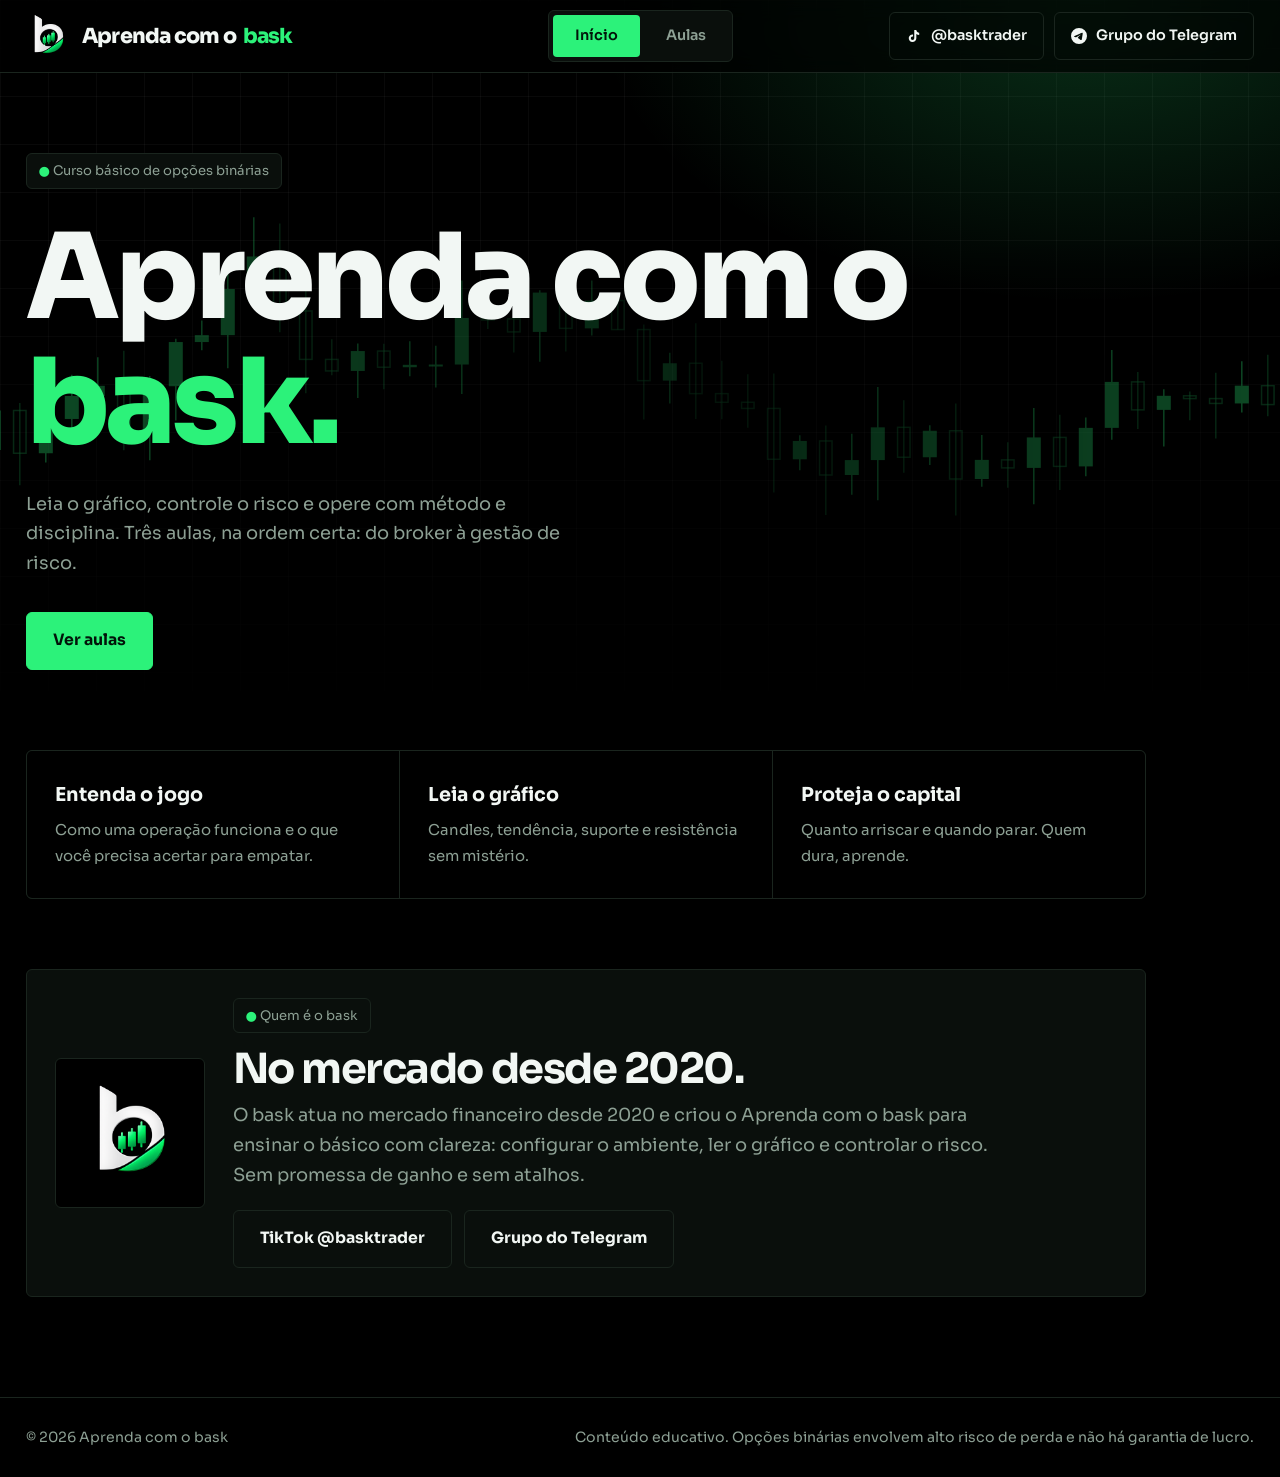
==== html.html @ 07b522c2 "Atualização no CSS" ====
<!DOCTYPE html>
<html lang="pt-BR">
<head>
<meta charset="utf-8">
<meta name="viewport" content="width=device-width, initial-scale=1, viewport-fit=cover">
<title>Aprenda com o bask</title>
<link rel="icon" type="image/x-icon" href="faviicon.ico">
<link rel="preconnect" href="https://fonts.googleapis.com">
<link rel="preconnect" href="https://fonts.gstatic.com" crossorigin>
<link href="https://fonts.googleapis.com/css2?family=Sora:wght@400;600;700;800&display=swap" rel="stylesheet">
<link rel="stylesheet" href="style.css">
</head>
<body>
<canvas id="bg" aria-hidden="true"></canvas>
<header class="nav"><div class="wrap">
  <a class="logo" href="#inicio"><img class="mark" src="logo.png" alt="Logo Aprenda com o bask" width="36" height="46"><span class="wm"><small>Aprenda com o</small><b>bask</b></span></a>
  <nav class="seg">
    <a href="#inicio" data-r="inicio">Início</a>
    <a href="#aulas" data-r="aulas">Aulas</a>
  </nav>
  <div class="acts">
    <a class="tt" href="https://www.tiktok.com/@basktrader" target="_blank" rel="noopener" aria-label="TikTok basktrader"><svg class="ic" viewBox="0 0 24 24"><path d="M16.6 5.8A4.3 4.3 0 0 1 15.5 3h-3.1v12.4a2.6 2.6 0 1 1-2.6-2.6c.3 0 .5 0 .8.1V9.7a5.7 5.7 0 1 0 4.9 5.7V9a7.3 7.3 0 0 0 4.3 1.4V7.3a4.3 4.3 0 0 1-3.2-1.5z"/></svg><span>@basktrader</span></a>
    <a class="tg" href="https://t.me/" target="_blank" rel="noopener" aria-label="Grupo do Telegram"><svg class="ic" viewBox="0 0 24 24"><path d="M11.944 0A12 12 0 0 0 0 12a12 12 0 0 0 12 12 12 12 0 0 0 12-12A12 12 0 0 0 12 0a12 12 0 0 0-.056 0zm4.962 7.224c.1-.002.321.023.465.14a.506.506 0 0 1 .171.325c.016.093.036.306.02.472-.18 1.898-.962 6.502-1.36 8.627-.168.9-.499 1.201-.82 1.23-.696.065-1.225-.46-1.9-.902-1.056-.693-1.653-1.124-2.678-1.8-1.185-.78-.417-1.21.258-1.91.177-.184 3.247-2.977 3.307-3.23.007-.032.014-.15-.056-.212s-.174-.041-.249-.024c-.106.024-1.793 1.14-5.061 3.345-.48.33-.913.49-1.302.48-.428-.008-1.252-.241-1.865-.44-.752-.245-1.349-.374-1.297-.789.027-.216.325-.437.893-.663 3.498-1.524 5.83-2.529 6.998-3.014 3.332-1.386 4.025-1.627 4.476-1.635z"/></svg><span><span class="lg">Grupo do </span>Telegram</span></a>
  </div>
</div></header>

<main class="wrap">
  <section class="view hero" id="v-inicio">
    <span class="tag"><b>●</b> Curso básico de opções binárias</span>
    <h1>Aprenda com o <span class="grad">bask.</span></h1>
    <p>Leia o gráfico, controle o risco e opere com método e disciplina. Três aulas, na ordem certa: do broker à gestão de risco.</p>
    <div class="btns">
      <a class="btn" href="#aulas">Ver aulas</a>
    </div>
    <div class="bento">
      <div><b>Entenda o jogo</b><span>Como uma operação funciona e o que você precisa acertar para empatar.</span></div>
      <div><b>Leia o gráfico</b><span>Candles, tendência, suporte e resistência sem mistério.</span></div>
      <div><b>Proteja o capital</b><span>Quanto arriscar e quando parar. Quem dura, aprende.</span></div>
    </div>
    <div class="about" id="quem">
      <img id="abImg" alt="Logo do bask">
      <div>
        <span class="tag"><b>●</b> Quem é o bask</span>
        <h2>No mercado desde 2020.</h2>
        <p>O bask atua no mercado financeiro desde 2020 e criou o Aprenda com o bask para ensinar o básico com clareza: configurar o ambiente, ler o gráfico e controlar o risco. Sem promessa de ganho e sem atalhos.</p>
        <div class="btns">
          <a class="btn ghost" href="https://www.tiktok.com/@basktrader" target="_blank" rel="noopener">TikTok @basktrader</a>
          <a class="btn ghost" href="https://t.me/" target="_blank" rel="noopener">Grupo do Telegram</a>
        </div>
      </div>
    </div>
  </section>

  <section class="view" id="v-aulas">
    <h2 class="title">Aulas</h2>
    <p class="sub">Do zero ao seu primeiro plano de operação, em 3 passos. Siga a ordem.</p>
    <div class="top">
      <div class="prog"><span id="pt"></span><div class="bar"><div id="pb"></div></div></div>
      <a class="btn" id="cont" href="#aula1"></a>
    </div>
    <div class="list" id="list"></div>
  </section>

  <section class="view" id="v-aula">
    <a class="back" href="#aulas">← Todas as aulas</a>
    <div class="lay">
      <div>
        <h2 class="title" id="at"></h2>
        <p class="sub" id="am"></p>
        <div class="video" aria-label="Espaço do vídeo"><div class="play"></div></div>
        <div class="txt" id="ad"></div>
        <div class="actions">
          <a class="btn ghost" id="pv" href="#aulas">← Anterior</a>
          <button class="btn" id="mk" type="button"></button>
          <a class="btn ghost" id="nx" href="#aulas"></a>
        </div>
      </div>
      <aside class="side"><h4>Todas as aulas</h4><div id="side"></div></aside>
    </div>
  </section>
</main>
<footer><div class="wrap"><span>© 2026 Aprenda com o bask</span><span>Conteúdo educativo. Opções binárias envolvem alto risco de perda e não há garantia de lucro.</span></div></footer>

<script src="script.js"></script>
</body>
</html>
---- style.css ----
:root{
  color-scheme:dark;
  --bg:#000;--card:#070908;--panel:#0a0f0c;--line:#1a251e;--text:#f2f7f4;--muted:#8da094;
  --green:#2cf27a;--ink:#02140a;--r:6px;
  box-sizing:border-box;padding-top:env(safe-area-inset-top,0px);padding-bottom:env(safe-area-inset-bottom,0px);
}
html{scroll-padding-top:env(safe-area-inset-top,0px)}
*,*::before,*::after{box-sizing:inherit}
body{margin:0;background:var(--bg);color:var(--text);font:400 16px/1.65 Sora,system-ui,sans-serif;min-height:100vh;overflow-x:hidden;position:relative}
body::before{content:"";position:absolute;inset:0 0 auto 0;height:720px;z-index:-1;pointer-events:none;
  background:radial-gradient(55% 60% at 85% 0%,rgba(44,242,122,.20),transparent 70%),
  linear-gradient(rgba(255,255,255,.035) 1px,transparent 1px) 0 0/48px 48px,
  linear-gradient(90deg,rgba(255,255,255,.035) 1px,transparent 1px) 0 0/48px 48px;
  -webkit-mask-image:linear-gradient(#000 30%,transparent);mask-image:linear-gradient(#000 30%,transparent)}
h1,h2,h3{margin:0;line-height:1.06;letter-spacing:-.035em}
a{color:inherit;text-decoration:none}
button{font-family:inherit}
:focus-visible{outline:2px solid var(--green);outline-offset:3px}
.wrap{max-width:none;margin:0;padding:0 clamp(16px,2vw,28px)}
.list,.lay,.bento,.top{max-width:1120px}
.nav{border-bottom:1px solid var(--line);background:rgba(0,0,0,.7);backdrop-filter:blur(12px);-webkit-backdrop-filter:blur(12px);position:sticky;top:0;z-index:5}
.nav .wrap{display:grid;grid-template-columns:1fr auto 1fr;align-items:center;height:72px;gap:16px}
.logo{display:flex;align-items:center;gap:12px;font-weight:800;letter-spacing:-.03em}
.logo i{font-style:normal;color:var(--green)}
.mark{height:46px;width:auto;flex:none;display:block}
.wm{display:flex;align-items:baseline;gap:.3em;font-size:1.3rem;font-weight:800;letter-spacing:-.035em;line-height:1;white-space:nowrap}
.wm small{font-size:1em;font-weight:800;color:var(--text);margin:0;letter-spacing:inherit}
.wm b{font-size:1em;font-weight:800;color:var(--green)}
.seg{display:flex;gap:4px;padding:4px;border:1px solid var(--line);background:var(--panel);border-radius:var(--r)}
.seg a{padding:9px 22px;border-radius:4px;color:var(--muted);font-weight:600;font-size:.9rem;transition:.15s}
.seg a:hover{color:var(--text)}
.seg a.on{background:var(--green);color:var(--ink)}
.acts{display:flex;gap:10px;justify-content:flex-end;align-items:center}
.acts a{display:flex;gap:9px;align-items:center;padding:11px 16px;border-radius:var(--r);font-weight:600;font-size:.9rem;border:1px solid var(--line);color:var(--text);transition:.15s;white-space:nowrap}
.acts a:hover{border-color:var(--green)}
.badge{font-style:normal;font-size:.72rem;font-weight:600;color:var(--green);border:1px solid var(--line);background:var(--panel);padding:4px 9px;border-radius:4px;white-space:nowrap}
@media(max-width:820px){.badge{display:none}}
@media(max-width:820px){.nav .wrap{grid-template-columns:1fr auto;height:auto;padding-top:12px;padding-bottom:12px;gap:12px}.seg{grid-column:1/-1;order:3}.seg a{flex:1;text-align:center}.acts a.tt span,.acts a.tg .lg{display:none}.acts a{padding:11px 14px}.logo{font-size:.9rem;line-height:1.1}}
@media(max-width:480px){.mark{height:38px}.wm{font-size:1.05rem}}
svg.ic{width:16px;height:16px;fill:currentColor}
.view{display:none;padding:80px 0 100px}
.view.on{display:block;animation:in .3s ease}
@keyframes in{from{opacity:0;transform:translateY(8px)}}
.tag{display:inline-block;border:1px solid var(--line);background:var(--panel);padding:6px 12px;border-radius:var(--r);font-size:.82rem;color:var(--muted)}
.tag b{color:var(--green)}
.hero h1{font-size:clamp(3.2rem,10vw,7.4rem);font-weight:800;margin:26px 0 24px;max-width:10ch}
.grad{color:var(--green)}
.hero p{color:var(--muted);font-size:1.12rem;max-width:44ch;margin:0 0 34px}
.btns{display:flex;gap:12px;flex-wrap:wrap}
.btn{display:inline-flex;gap:10px;align-items:center;justify-content:center;background:var(--green);color:var(--ink);font-weight:700;padding:15px 26px;border-radius:var(--r);border:1px solid var(--green);cursor:pointer;font-size:.98rem;transition:.15s}
.btn:hover{transform:translateY(-2px);box-shadow:0 10px 36px -10px rgba(44,242,122,.7)}
.btn.ghost{background:transparent;color:var(--text);border-color:var(--line)}
.btn.ghost:hover{border-color:var(--green);box-shadow:none}
.bento{display:grid;grid-template-columns:repeat(3,1fr);gap:1px;margin-top:80px;background:var(--line);border:1px solid var(--line);border-radius:var(--r);overflow:hidden}
.bento div{background:var(--bg);padding:28px}
.bento b{display:block;font-size:1.2rem;margin-bottom:6px}
.bento span{color:var(--muted);font-size:.93rem}
.title{font-size:clamp(2.4rem,6vw,4rem);font-weight:800;margin-bottom:12px}
.sub{color:var(--muted);margin:0 0 28px}
.top{display:flex;justify-content:space-between;align-items:center;gap:20px;flex-wrap:wrap;margin-bottom:28px;padding:18px 20px;border:1px solid var(--line);background:var(--panel);border-radius:var(--r)}
.prog{flex:1;min-width:200px}
.prog span{font-size:.88rem;color:var(--muted)}
.bar{height:6px;background:var(--line);margin-top:8px;border-radius:2px;overflow:hidden}
.bar div{height:100%;width:0;background:var(--green);transition:width .4s}
.list{display:grid;gap:10px}
.row{display:grid;grid-template-columns:52px 1fr auto auto;align-items:center;gap:18px;padding:18px 20px;background:var(--panel);border:1px solid var(--line);border-radius:var(--r);transition:.15s;position:relative}
.row:hover{border-color:var(--green);background:#0c1610;transform:translateX(6px)}
.row .n{width:52px;height:52px;border-radius:var(--r);background:#0e2a19;color:var(--green);display:grid;place-items:center;font-weight:800;font-size:1.1rem}
.row h3{font-size:1.2rem}
.row h3 small{display:block;font-weight:400;color:var(--muted);font-size:.9rem;letter-spacing:0;margin-top:3px}
.chip{font-size:.78rem;font-weight:600;padding:5px 10px;border-radius:4px;border:1px solid var(--line);color:var(--muted);white-space:nowrap}
.row.done .chip{background:var(--green);color:var(--ink);border-color:var(--green)}
.go{width:42px;height:42px;border-radius:var(--r);border:1px solid var(--line);display:grid;place-items:center;color:var(--green);font-size:1.1rem;transition:.15s}
.row:hover .go{background:var(--green);color:var(--ink);border-color:var(--green)}
.back{color:var(--muted);font-weight:600;font-size:.9rem;display:inline-block;margin-bottom:24px}
.back:hover{color:var(--green)}
.lay{display:grid;grid-template-columns:1fr 300px;gap:28px;align-items:start}
.video{aspect-ratio:16/9;border-radius:var(--r);border:1px solid var(--line);margin:0 0 24px;display:grid;place-items:center;
  background:radial-gradient(60% 80% at 50% 130%,rgba(44,242,122,.3),transparent),#040605}
.play{width:76px;height:76px;border-radius:var(--r);background:var(--green);display:grid;place-items:center}
.play::after{content:"";border-left:22px solid var(--ink);border-top:13px solid transparent;border-bottom:13px solid transparent;margin-left:6px}
.txt{color:var(--muted);max-width:62ch}
.txt h3{color:var(--text);font-size:1.25rem;margin:24px 0 8px}
.actions{display:flex;gap:12px;flex-wrap:wrap;margin-top:30px}
.side{border:1px solid var(--line);background:var(--panel);border-radius:var(--r);padding:10px;position:sticky;top:84px}
.side h4{margin:8px 10px 10px;font-size:.82rem;color:var(--muted);font-weight:600}
.side a{display:flex;gap:12px;align-items:center;padding:11px 10px;border-radius:4px;font-size:.92rem;font-weight:600;color:var(--muted);transition:.15s}
.side a:hover{background:#0e1a13;color:var(--text)}
.side a.on{background:var(--green);color:var(--ink)}
.side a span{width:24px;height:24px;border:1px solid currentColor;border-radius:4px;display:grid;place-items:center;font-size:.75rem;flex:none;opacity:.85}
.side a.d span{background:var(--green);border-color:var(--green);color:var(--ink)}
.side a.on.d span{background:var(--ink);border-color:var(--ink);color:var(--green)}
.social{margin-top:70px;padding:34px;border:1px solid var(--line);background:var(--panel);border-radius:var(--r);display:flex;justify-content:space-between;align-items:center;gap:24px;flex-wrap:wrap}
.social h3{font-size:1.6rem;margin-bottom:6px}
.social p{margin:0;color:var(--muted)}
footer{border-top:1px solid var(--line);padding:28px 0;color:var(--muted);font-size:.88rem}
footer .wrap{display:flex;justify-content:space-between;flex-wrap:wrap;gap:10px}
footer a:hover{color:var(--green)}
.risk{border-left:3px solid var(--green);padding:10px 14px;background:var(--panel);font-size:.88rem;margin-top:22px}
.txt li{margin:6px 0}
.about{display:grid;grid-template-columns:150px 1fr;gap:28px;align-items:center;margin-top:70px;padding:28px;border:1px solid var(--line);background:var(--panel);border-radius:var(--r);max-width:1120px}
.about img{width:150px;height:150px;object-fit:contain;padding:22px;background:#000;border:1px solid var(--line);border-radius:var(--r)}
.about h2{font-size:clamp(1.8rem,4vw,2.6rem);margin:14px 0 10px}
.about p{color:var(--muted);max-width:60ch;margin:0 0 20px}
.broker{margin-top:28px;padding:22px;border:1px solid var(--line);background:var(--panel);border-radius:var(--r)}
.broker h3{margin-top:0!important}
.broker ol{padding-left:20px}
.broker li{margin:8px 0}
.aff{border-left:3px solid var(--green);padding:10px 14px;background:var(--bg);font-size:.9rem;margin:18px 0}
.aff b{color:var(--text)}
.broker .btn{width:100%}
@media(max-width:700px){.about{grid-template-columns:1fr}.about img{width:110px;height:110px;padding:16px}}
#bg{position:fixed;inset:0;width:100%;height:100%;z-index:-1;pointer-events:none;opacity:.3;-webkit-mask-image:linear-gradient(90deg,#000 0%,rgba(0,0,0,.5) 55%,#000 100%);mask-image:linear-gradient(90deg,#000 0%,rgba(0,0,0,.5) 55%,#000 100%)}
@media(max-width:820px){.lay{grid-template-columns:1fr}.side{position:static;order:2}.bento{grid-template-columns:1fr}.view{padding:48px 0 64px}.row{grid-template-columns:46px 1fr auto;gap:14px;padding:14px}.row .chip{display:none}.row .n{width:46px;height:46px}.nav nav a.tt span{display:none}.logo{font-size:.95rem}}
@media(max-width:820px){
  body{padding-bottom:calc(84px + env(safe-area-inset-bottom,0px))}
  .nav .wrap{grid-template-columns:1fr auto;height:60px;padding-top:0;padding-bottom:0;gap:10px}
  .seg{position:fixed;left:12px;right:12px;bottom:calc(12px + env(safe-area-inset-bottom,0px));z-index:20;grid-column:auto;order:0;background:rgba(10,15,12,.92);backdrop-filter:blur(14px);-webkit-backdrop-filter:blur(14px);box-shadow:0 10px 40px rgba(0,0,0,.7)}
  .seg a{padding:13px 0;font-size:.95rem}
  .acts a{min-height:44px}
  .hero h1{font-size:clamp(2.7rem,14vw,4rem);margin:20px 0}
  .hero p{font-size:1rem}
  .btns .btn{width:100%}
  .title{font-size:clamp(2rem,10vw,2.8rem)}
  .top{flex-direction:column;align-items:stretch}
  .top .btn{width:100%}
  .actions{display:grid;grid-template-columns:1fr 1fr}
  #mk{grid-column:1/-1;order:-1}
  .actions .btn{width:100%;padding:14px 12px}
  .row:hover{transform:none}
  .video{margin-bottom:20px}
  .play{width:62px;height:62px}
  footer .wrap{flex-direction:column}
  #bg{opacity:.2}
}
@media(max-width:400px){.acts a.tg>span{display:none}.wm{font-size:.95rem}}
@media(prefers-reduced-motion:reduce){*{transition:none!important;animation:none!important}}
@media(prefers-reduced-motion:reduce){.seal circle,.seal path{stroke-dashoffset:0}}

.congrats{background:linear-gradient(135deg,var(--card),var(--panel));border:2px solid var(--green);border-radius:calc(var(--r)*2);padding:32px;margin-bottom:32px;text-align:center;animation:celebrate 0.6s cubic-bezier(0.34,1.56,0.64,1)}
.congrats h2{font-size:2rem;margin-bottom:16px;color:var(--green);animation:pulse 0.8s ease-in-out}
.congrats p{font-size:1.1rem;color:var(--text);margin-bottom:24px;max-width:60ch;margin-left:auto;margin-right:auto}
.congrats .btn{margin:0 auto;animation:bounce 1s ease-in-out 0.3s}
@keyframes celebrate{
  0%{opacity:0;transform:scale(0.8) translateY(-20px)}
  50%{transform:scale(1.05) translateY(0)}
  100%{opacity:1;transform:scale(1) translateY(0)}
}
@keyframes pulse{
  0%,100%{transform:scale(1)}
  50%{transform:scale(1.1)}
}
@keyframes bounce{
  0%,20%,50%,80%,100%{transform:translateY(0)}
  40%{transform:translateY(-10px)}
  60%{transform:translateY(-5px)}
}
.confetti{position:fixed;top:-20px;z-index:10001;pointer-events:none;animation:fall linear forwards;opacity:.95;border-radius:2px}
@keyframes fall{
  0%{transform:translate(0,0) rotate(0deg)}
  100%{transform:translate(var(--dx,0),105vh) rotate(720deg);opacity:0}
}

.modal-overlay{position:fixed;inset:0;background:rgba(0,0,0,.88);backdrop-filter:blur(8px);-webkit-backdrop-filter:blur(8px);z-index:10000;display:flex;justify-content:center;align-items:flex-start;padding:24px 14px;overflow-y:auto;opacity:0;transition:opacity .3s ease}
.modal-overlay.show{opacity:1}
.done-card{margin:auto;width:100%;max-width:560px;text-align:center;background:var(--panel);border:1px solid var(--line);border-top:3px solid var(--green);border-radius:var(--r);padding:38px 30px 30px;box-shadow:0 30px 80px -20px rgba(44,242,122,.25);animation:celebrate .6s cubic-bezier(.34,1.56,.64,1);outline:none}
@keyframes celebrate{
  0%{opacity:0;transform:scale(.9) translateY(-16px)}
  100%{opacity:1;transform:scale(1) translateY(0)}
}
.seal{width:84px;height:84px;margin:0 auto 20px}
.seal svg{width:100%;height:100%;fill:none;stroke:var(--green);stroke-width:2.5;stroke-linecap:round;stroke-linejoin:round}
.seal circle{stroke-dasharray:151;stroke-dashoffset:151;animation:draw .7s .1s ease forwards}
.seal path{stroke-dasharray:50;stroke-dashoffset:50;animation:draw .5s .7s ease forwards}
@keyframes draw{to{stroke-dashoffset:0}}
.done-card h2{font-size:clamp(1.8rem,6vw,2.4rem);font-weight:800;margin:16px 0 12px}
.done-card .lead{color:var(--muted);margin:0 auto 22px;max-width:46ch}
.recap{list-style:none;margin:0 0 26px;padding:0;display:grid;gap:8px;text-align:left}
.recap li{display:flex;gap:14px;align-items:center;padding:12px 14px;border:1px solid var(--line);background:var(--bg);border-radius:var(--r)}
.recap li>span{width:26px;height:26px;border-radius:4px;background:var(--green);color:var(--ink);display:grid;place-items:center;font-weight:800;font-size:.85rem;flex:none}
.recap b{display:block;font-size:.95rem}
.recap small{color:var(--muted);font-size:.82rem}
.next-t{font-size:1.1rem;margin-bottom:12px;text-align:left}
.next{display:grid;gap:10px}
.next .btn{width:100%}
.done-aff,.done-risk{font-size:.8rem;color:var(--muted);margin:12px 0 0;text-align:left;line-height:1.5}
.done-risk{border-left:3px solid var(--green);padding:8px 12px;background:var(--bg)}
.done-foot{display:flex;gap:10px;margin-top:22px}
.done-foot .btn{flex:1}
.banner{display:flex;align-items:center;gap:14px;width:100%;text-align:left;padding:16px 20px;margin-bottom:6px;background:#0e2a19;border:1px solid var(--green);border-radius:var(--r);color:var(--text);font:700 1rem Sora,system-ui,sans-serif;cursor:pointer;transition:.15s}
.banner:hover{transform:translateY(-2px)}
.banner span{width:32px;height:32px;border-radius:4px;background:var(--green);color:var(--ink);display:grid;place-items:center;font-weight:800;flex:none}
.banner small{display:block;color:var(--muted);font-weight:400;font-size:.85rem}
@media(max-width:480px){.done-card{padding:30px 18px 22px}.done-foot{flex-direction:column}}

.video.has-video{display:block;aspect-ratio:auto;background:none;border:0;margin:0 0 24px}
.vp{position:relative;width:100%;background:#000;border:1px solid var(--line);border-radius:var(--r);overflow:hidden;user-select:none;-webkit-user-select:none;outline:none}
.vp video{position:absolute;inset:0;width:100%;height:100%;object-fit:contain;background:#000;cursor:pointer}
.vp::before{content:"";display:block;padding-top:56.25%}
.vp:fullscreen{width:100%;height:100%;border:0;border-radius:0}
.vp:fullscreen::before{display:none}
.vp:-webkit-full-screen{width:100%;height:100%;border:0;border-radius:0}
.vp:-webkit-full-screen::before{display:none}
.vp-big{position:absolute;inset:0;display:grid;place-items:center;width:100%;background:linear-gradient(transparent 55%,rgba(0,0,0,.5));border:0;cursor:pointer;transition:opacity .25s;color:var(--ink);padding:0}
.vp-big span{width:76px;height:76px;border-radius:var(--r);background:var(--green);display:grid;place-items:center;transition:transform .2s,box-shadow .2s}
.vp-big:hover span{transform:scale(1.08);box-shadow:0 10px 36px -8px rgba(44,242,122,.7)}
.vp-big svg{width:30px;height:30px;margin-left:4px;fill:currentColor}
.vp.playing .vp-big{opacity:0;pointer-events:none}
.vp-load{position:absolute;top:50%;left:50%;width:44px;height:44px;margin:-22px 0 0 -22px;border:3px solid rgba(255,255,255,.2);border-top-color:var(--green);border-radius:50%;animation:vpspin .8s linear infinite;opacity:0;pointer-events:none}
.vp.wait.playing .vp-load{opacity:1}
@keyframes vpspin{to{transform:rotate(360deg)}}
.vp-err{display:none;position:absolute;inset:0;place-items:center;background:rgba(0,0,0,.85);color:var(--muted);text-align:center;padding:20px;z-index:2}
.vp.err .vp-err{display:grid}
.vp-bar{position:absolute;left:0;right:0;bottom:0;padding:34px 14px 8px;background:linear-gradient(transparent,rgba(0,0,0,.88));opacity:0;transition:opacity .25s}
.vp:not(.playing) .vp-bar,.vp.show .vp-bar,.vp:has(:focus-visible) .vp-bar{opacity:1}
.vp.playing:not(.show){cursor:none}
.vp-seek{position:relative;height:18px;cursor:pointer;touch-action:none}
.vp-seek::before,.vp-buf,.vp-fill{content:"";position:absolute;left:0;top:7px;height:4px;border-radius:2px}
.vp-seek::before{right:0;background:rgba(255,255,255,.2)}
.vp-buf{width:0;background:rgba(255,255,255,.3)}
.vp-fill{width:0;background:var(--green)}
.vp-fill::after{content:"";position:absolute;right:-6px;top:-4px;width:12px;height:12px;border-radius:50%;background:var(--green);transform:scale(0);transition:transform .15s}
.vp-seek:hover .vp-fill::after,.vp.drag .vp-fill::after{transform:scale(1)}
.vp-tip{position:absolute;bottom:22px;left:0;transform:translateX(-50%);background:#000;border:1px solid var(--line);padding:2px 8px;font-size:.75rem;border-radius:4px;opacity:0;pointer-events:none;white-space:nowrap}
.vp-seek:hover .vp-tip{opacity:1}
.vp-row{display:flex;align-items:center;gap:2px}
.vp-b{background:none;border:0;color:var(--text);cursor:pointer;min-width:40px;height:40px;display:grid;place-items:center;border-radius:4px;font:700 .82rem Sora,system-ui,sans-serif;padding:0 6px}
.vp-b:hover{color:var(--green)}
.vp-b svg{width:20px;height:20px;fill:currentColor}
.vp-b .i-pause,.vp.playing .vp-b .i-play,.vp-b .i-mute,.vp.muted .vp-b .i-vol{display:none}
.vp.playing .vp-b .i-pause,.vp.muted .vp-b .i-mute{display:block}
.vp-t{font-size:.85rem;font-weight:600;margin-left:8px;white-space:nowrap}
.vp-sp{flex:1}
@media(max-width:600px){.vp-big span{width:60px;height:60px}.vp-t{font-size:.76rem;margin-left:4px}.vp-b{min-width:34px;padding:0 3px}}
.vp-volw{display:flex;align-items:center}
.vp-vol{-webkit-appearance:none;appearance:none;width:84px;height:4px;margin:0 8px 0 2px;border-radius:2px;cursor:pointer;background:linear-gradient(to right,var(--green) var(--v,100%),rgba(255,255,255,.25) var(--v,100%))}
.vp-vol::-webkit-slider-thumb{-webkit-appearance:none;width:12px;height:12px;border-radius:50%;background:var(--green);border:0}
.vp-vol::-moz-range-thumb{width:12px;height:12px;border-radius:50%;background:var(--green);border:0}
@media(max-width:600px){.vp-vol{display:none}}
@media(max-width:820px){.nav{backdrop-filter:none;-webkit-backdrop-filter:none;background:rgba(0,0,0,.94)}}
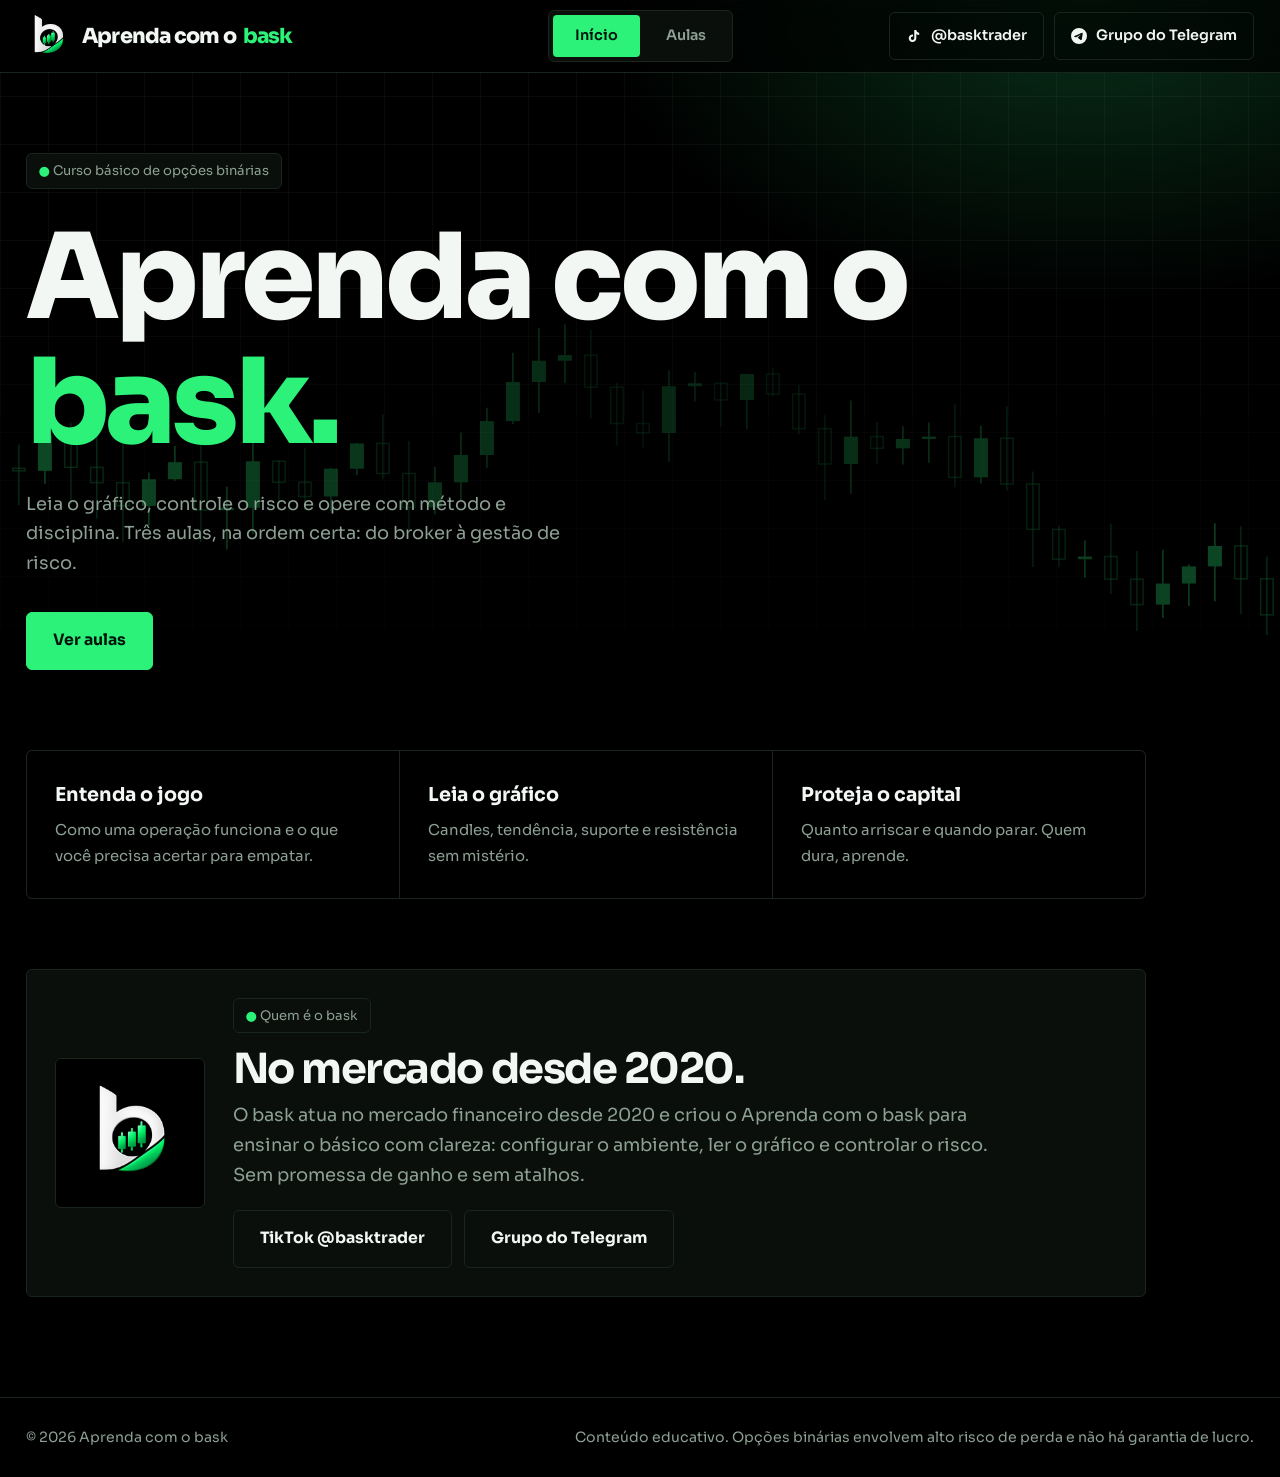
==== commit 677927c5: "Adicionar Google Analytics G-QJGFE5C0NF" ====
--- a/html.html
+++ b/html.html
@@ -5,6 +5,14 @@
 <meta name="viewport" content="width=device-width, initial-scale=1, viewport-fit=cover">
 <title>Aprenda com o bask</title>
 <link rel="icon" type="image/x-icon" href="faviicon.ico">
+<!-- Google Analytics -->
+<script async src="https://www.googletagmanager.com/gtag/js?id=G-QJGFE5C0NF"></script>
+<script>
+  window.dataLayer = window.dataLayer || [];
+  function gtag(){dataLayer.push(arguments);}
+  gtag('js', new Date());
+  gtag('config', 'G-QJGFE5C0NF');
+</script>
 <link rel="preconnect" href="https://fonts.googleapis.com">
 <link rel="preconnect" href="https://fonts.gstatic.com" crossorigin>
 <link href="https://fonts.googleapis.com/css2?family=Sora:wght@400;600;700;800&display=swap" rel="stylesheet">
--- a/style.css
+++ b/style.css
@@ -237,4 +237,11 @@
 .vp-vol::-webkit-slider-thumb{-webkit-appearance:none;width:12px;height:12px;border-radius:50%;background:var(--green);border:0}
 .vp-vol::-moz-range-thumb{width:12px;height:12px;border-radius:50%;background:var(--green);border:0}
 @media(max-width:600px){.vp-vol{display:none}}
-@media(max-width:820px){.nav{backdrop-filter:none;-webkit-backdrop-filter:none;background:rgba(0,0,0,.94)}}+@media(max-width:820px){.nav{backdrop-filter:none;-webkit-backdrop-filter:none;background:rgba(0,0,0,.94)}}
+@media(max-width:820px){.nav .wrap{grid-template-columns:minmax(0,1fr) auto}.logo{min-width:0}.acts a{flex:none}}
+@media(max-width:440px){.acts{gap:8px}.acts a{padding:11px 13px}.acts a.tg>span,.acts a.tt>span{display:none}.logo{gap:8px}.wm{font-size:clamp(.88rem,4.4vw,1.05rem)}}
+
+.yt-player{position:relative}
+.yt-player iframe{position:absolute;top:0;left:0;width:100%;height:100%}
+.yt-player .vp-big{position:absolute;top:50%;left:50%;transform:translate(-50%,-50%);z-index:2}
+.yt-player.yt-ready .vp-big{display:none}
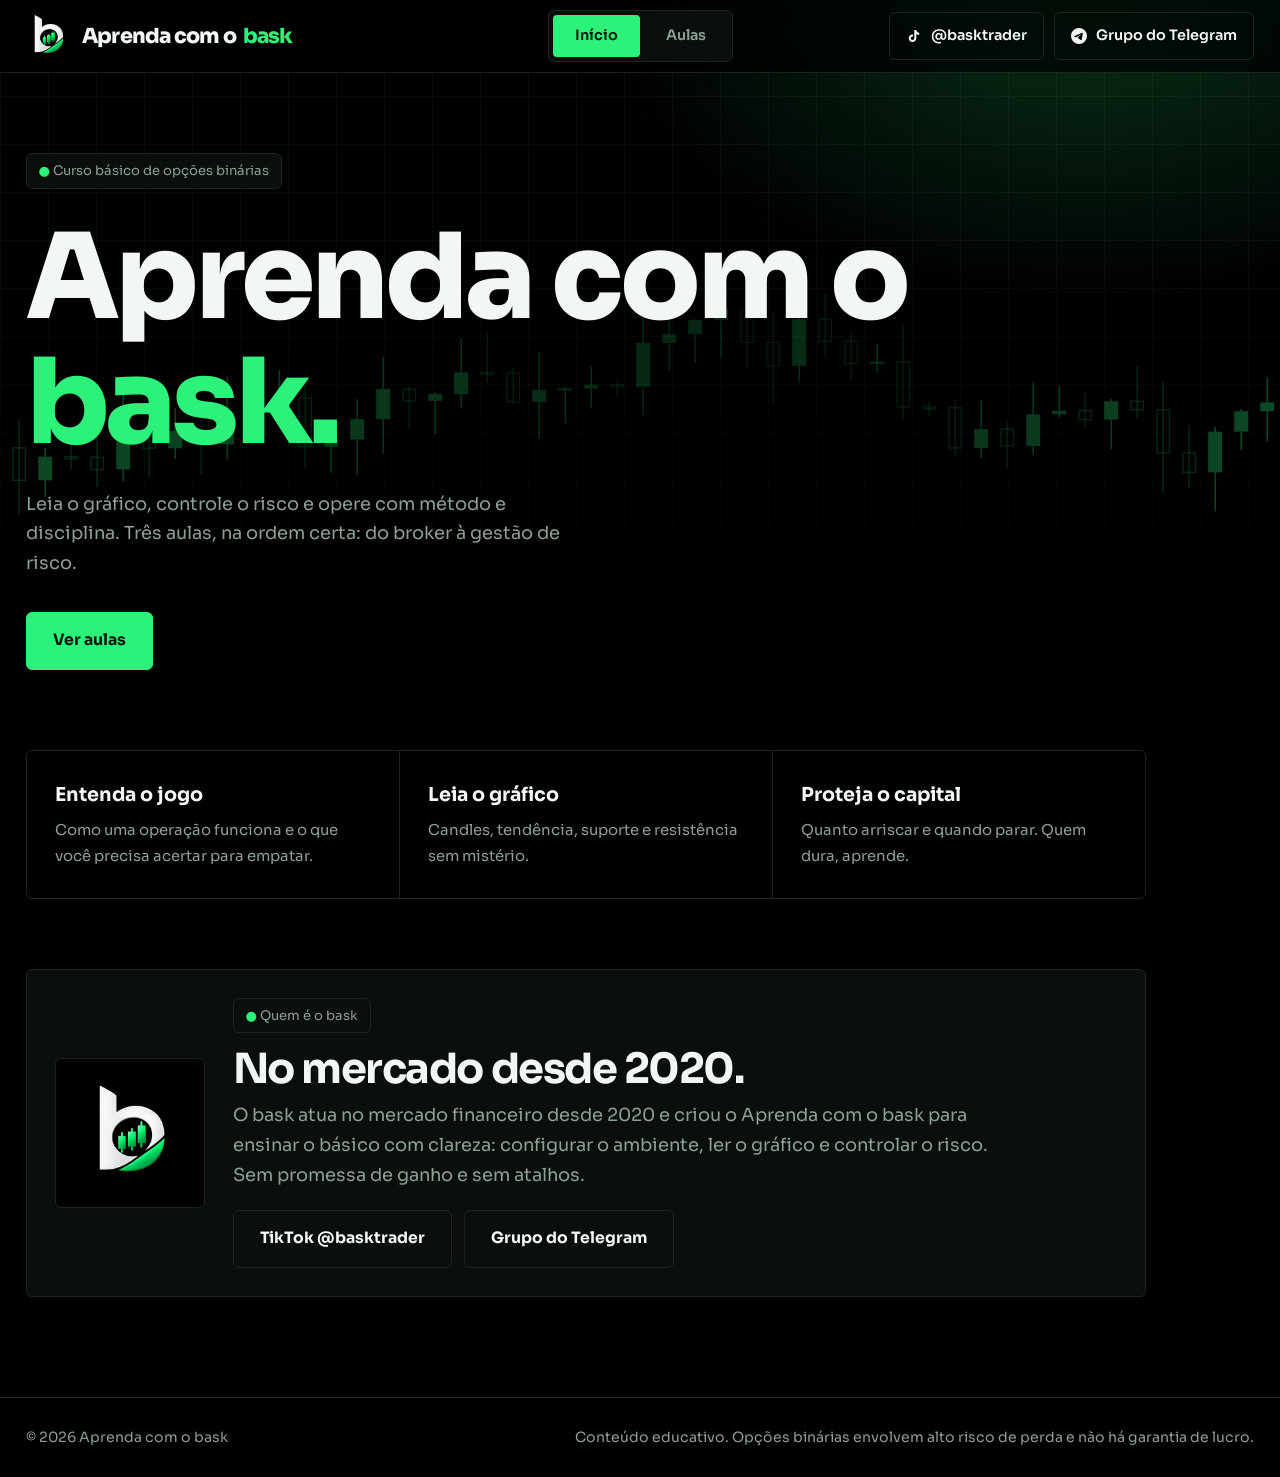
==== commit 46910fbd: "Adicionar Google Tag Manager GTM-T2HVZFVH" ====
--- a/html.html
+++ b/html.html
@@ -5,12 +5,16 @@
 <meta name="viewport" content="width=device-width, initial-scale=1, viewport-fit=cover">
 <title>Aprenda com o bask</title>
 <link rel="icon" type="image/x-icon" href="faviicon.ico">
-<!-- Google Analytics -->
-<script async src="https://www.googletagmanager.com/gtag/js?id=G-QJGFE5C0NF"></script>
+<!-- Google Tag Manager -->
+<script async src="https://www.googletagmanager.com/gtm.js?id=GTM-T2HVZFVH"></script>
 <script>
   window.dataLayer = window.dataLayer || [];
   function gtag(){dataLayer.push(arguments);}
   gtag('js', new Date());
+</script>
+<!-- Google Analytics -->
+<script async src="https://www.googletagmanager.com/gtag/js?id=G-QJGFE5C0NF"></script>
+<script>
   gtag('config', 'G-QJGFE5C0NF');
 </script>
 <link rel="preconnect" href="https://fonts.googleapis.com">
